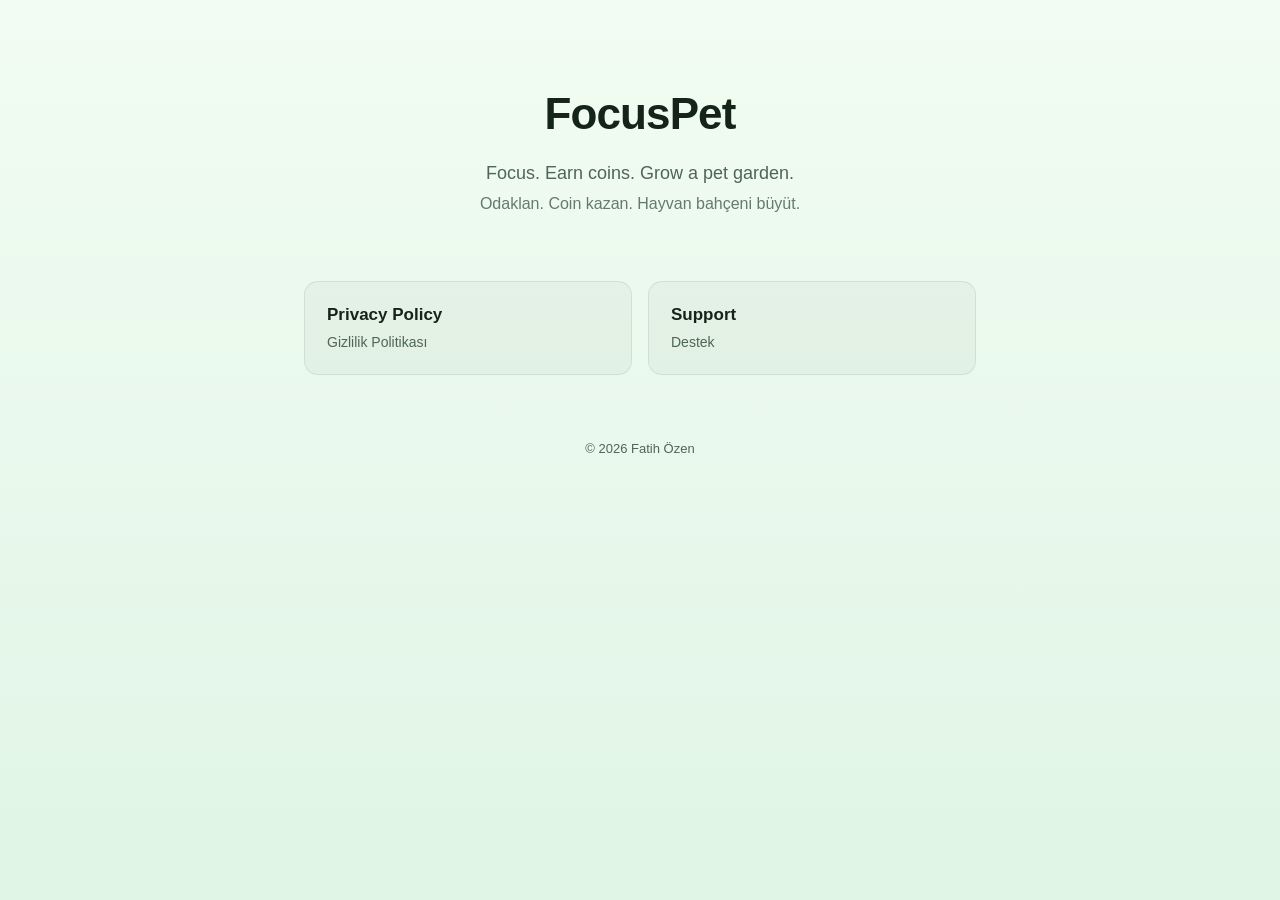
==== index.html @ 3dc4707a "Initial commit: landing, privacy policy, support pages" ====
<!doctype html>
<html lang="en">
<head>
  <meta charset="utf-8" />
  <meta name="viewport" content="width=device-width, initial-scale=1" />
  <title>FocusPet</title>
  <meta name="description" content="FocusPet — a focus timer that grows a pet garden while you work." />
  <link rel="stylesheet" href="styles.css" />
</head>
<body>
  <main class="page">
    <header class="hero">
      <h1>FocusPet</h1>
      <p class="tagline">Focus. Earn coins. Grow a pet garden.</p>
      <p class="tagline-tr">Odaklan. Coin kazan. Hayvan bahçeni büyüt.</p>
    </header>

    <section class="links">
      <a class="link-card" href="privacy.html">
        <span class="link-title">Privacy Policy</span>
        <span class="link-sub">Gizlilik Politikası</span>
      </a>
      <a class="link-card" href="support.html">
        <span class="link-title">Support</span>
        <span class="link-sub">Destek</span>
      </a>
    </section>

    <footer class="footer">
      <p>© <span id="year"></span> Fatih Özen</p>
    </footer>
  </main>
  <script>document.getElementById('year').textContent = new Date().getFullYear();</script>
</body>
</html>
---- styles.css ----
:root {
  --bg-top: #0d1c12;
  --bg-bottom: #05100a;
  --surface: rgba(255, 255, 255, 0.04);
  --surface-border: rgba(255, 255, 255, 0.08);
  --text: #e8f3ea;
  --text-dim: #a3b3a6;
  --accent: #7fd49a;
  --link: #9ee0b3;
  --radius: 14px;
  --max-width: 720px;
}

@media (prefers-color-scheme: light) {
  :root {
    --bg-top: #f2fcf2;
    --bg-bottom: #e0f5e6;
    --surface: rgba(0, 0, 0, 0.03);
    --surface-border: rgba(0, 0, 0, 0.08);
    --text: #14241a;
    --text-dim: #4f6555;
    --accent: #2c8a4f;
    --link: #1f6e3d;
  }
}

* { box-sizing: border-box; }

html, body {
  margin: 0;
  padding: 0;
  font-family: -apple-system, BlinkMacSystemFont, "SF Pro Text", "Segoe UI", Roboto, sans-serif;
  font-size: 17px;
  line-height: 1.55;
  color: var(--text);
  background: linear-gradient(180deg, var(--bg-top) 0%, var(--bg-bottom) 100%);
  background-attachment: fixed;
  min-height: 100vh;
  -webkit-font-smoothing: antialiased;
}

.page {
  max-width: var(--max-width);
  margin: 0 auto;
  padding: 48px 24px 80px;
}

.hero {
  text-align: center;
  padding: 32px 0 40px;
}

.hero h1 {
  font-size: 44px;
  margin: 0 0 12px;
  letter-spacing: -0.02em;
  font-weight: 700;
}

.tagline {
  margin: 4px 0;
  font-size: 18px;
  color: var(--text-dim);
}

.tagline-tr {
  margin: 4px 0 0;
  font-size: 16px;
  color: var(--text-dim);
  opacity: 0.85;
}

.links {
  display: grid;
  grid-template-columns: 1fr 1fr;
  gap: 16px;
  margin: 24px 0 48px;
}

@media (max-width: 540px) {
  .links { grid-template-columns: 1fr; }
}

.link-card {
  display: flex;
  flex-direction: column;
  gap: 4px;
  padding: 20px 22px;
  border-radius: var(--radius);
  background: var(--surface);
  border: 1px solid var(--surface-border);
  text-decoration: none;
  color: var(--text);
  transition: transform 0.12s ease, border-color 0.12s ease;
}

.link-card:hover {
  border-color: var(--accent);
  transform: translateY(-2px);
}

.link-title {
  font-weight: 600;
  font-size: 17px;
}

.link-sub {
  font-size: 14px;
  color: var(--text-dim);
}

.topnav {
  display: flex;
  align-items: center;
  justify-content: space-between;
  margin-bottom: 24px;
  font-size: 14px;
}

.topnav a {
  color: var(--link);
  text-decoration: none;
}

.topnav a:hover { text-decoration: underline; }

.lang-toggle {
  display: inline-flex;
  gap: 4px;
  padding: 4px;
  background: var(--surface);
  border: 1px solid var(--surface-border);
  border-radius: 999px;
}

.lang-toggle button {
  border: 0;
  background: transparent;
  color: var(--text-dim);
  font: inherit;
  font-size: 13px;
  font-weight: 500;
  padding: 4px 12px;
  border-radius: 999px;
  cursor: pointer;
}

.lang-toggle button.active {
  background: var(--accent);
  color: #052010;
}

article h1 {
  font-size: 32px;
  margin: 0 0 8px;
  letter-spacing: -0.01em;
}

article .updated {
  color: var(--text-dim);
  font-size: 14px;
  margin: 0 0 32px;
}

article h2 {
  font-size: 20px;
  margin: 32px 0 12px;
  letter-spacing: -0.005em;
}

article h3 {
  font-size: 17px;
  margin: 20px 0 8px;
}

article p, article li {
  color: var(--text);
}

article a {
  color: var(--link);
}

article ul {
  padding-left: 20px;
}

article li {
  margin: 6px 0;
}

article code {
  font-family: ui-monospace, SFMono-Regular, "SF Mono", Menlo, monospace;
  font-size: 14px;
  padding: 1px 6px;
  background: var(--surface);
  border: 1px solid var(--surface-border);
  border-radius: 6px;
}

.lang-section[hidden] { display: none; }

.footer {
  margin-top: 64px;
  text-align: center;
  color: var(--text-dim);
  font-size: 13px;
}
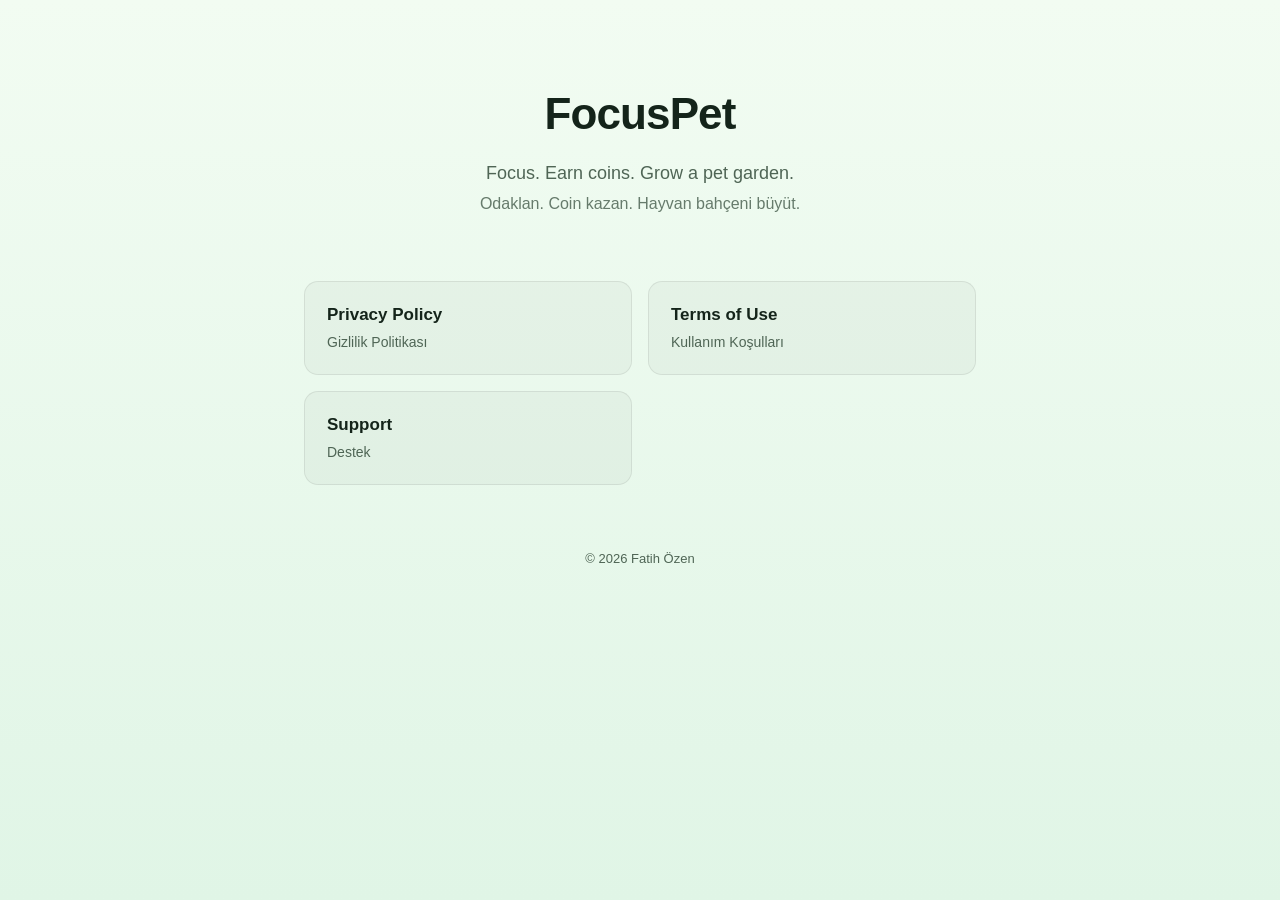
==== commit f33b1858: "create terms" ====
--- a/index.html
+++ b/index.html
@@ -20,6 +20,10 @@
         <span class="link-title">Privacy Policy</span>
         <span class="link-sub">Gizlilik Politikası</span>
       </a>
+      <a class="link-card" href="terms.html">
+        <span class="link-title">Terms of Use</span>
+        <span class="link-sub">Kullanım Koşulları</span>
+      </a>
       <a class="link-card" href="support.html">
         <span class="link-title">Support</span>
         <span class="link-sub">Destek</span>
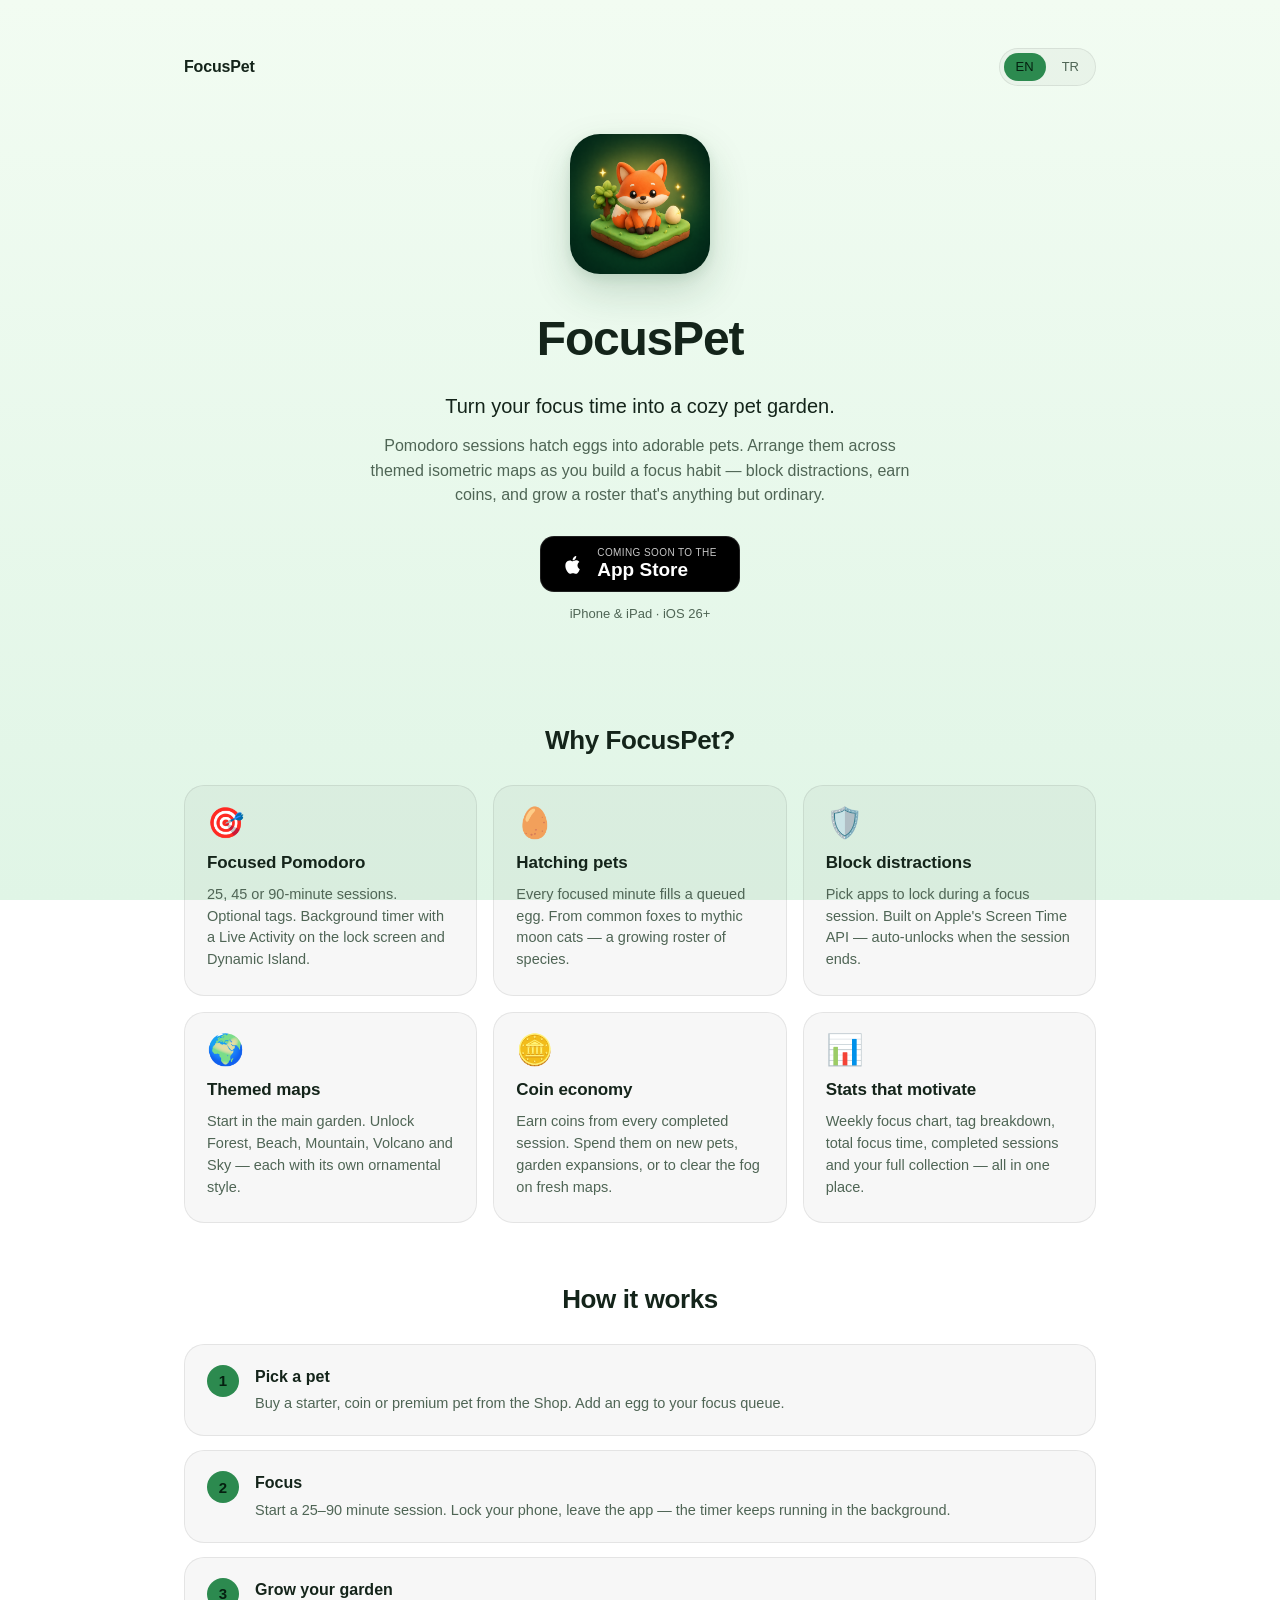
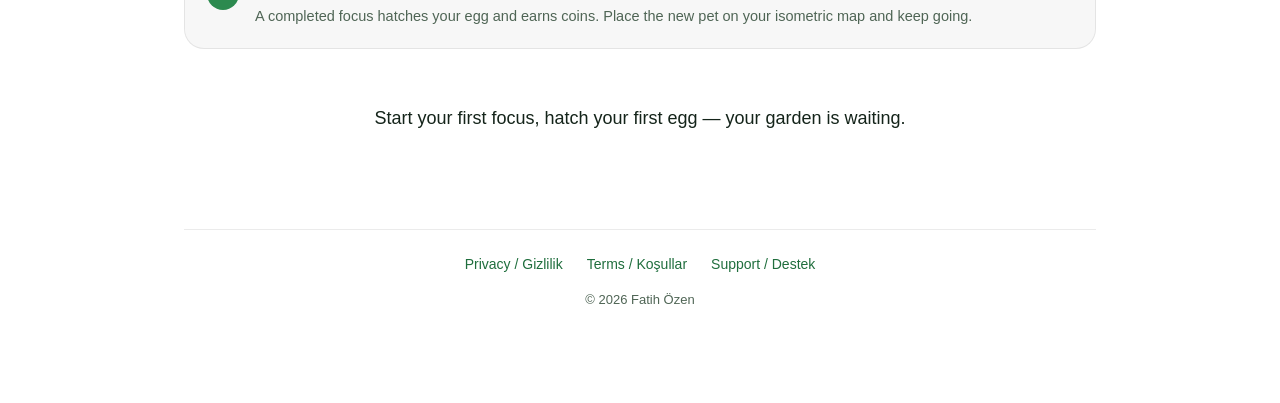
==== commit e51e0580: "update landing page" ====
--- a/index.html
+++ b/index.html
@@ -3,37 +3,240 @@
 <head>
   <meta charset="utf-8" />
   <meta name="viewport" content="width=device-width, initial-scale=1" />
-  <title>FocusPet</title>
-  <meta name="description" content="FocusPet — a focus timer that grows a pet garden while you work." />
+  <title>FocusPet — Focus timer with a pet garden</title>
+  <meta name="description" content="FocusPet — a Pomodoro focus timer that hatches pets and grows an isometric garden while you work or study." />
+  <meta property="og:title" content="FocusPet — Focus timer with a pet garden" />
+  <meta property="og:description" content="Turn your focus time into a cozy pet garden. iPhone & iPad, iOS 26+." />
+  <meta property="og:image" content="images/icon.png" />
+  <meta name="theme-color" content="#0d1c12" />
+  <link rel="icon" type="image/png" href="images/icon.png" />
   <link rel="stylesheet" href="styles.css" />
 </head>
 <body>
-  <main class="page">
-    <header class="hero">
-      <h1>FocusPet</h1>
-      <p class="tagline">Focus. Earn coins. Grow a pet garden.</p>
-      <p class="tagline-tr">Odaklan. Coin kazan. Hayvan bahçeni büyüt.</p>
-    </header>
-
-    <section class="links">
-      <a class="link-card" href="privacy.html">
-        <span class="link-title">Privacy Policy</span>
-        <span class="link-sub">Gizlilik Politikası</span>
-      </a>
-      <a class="link-card" href="terms.html">
-        <span class="link-title">Terms of Use</span>
-        <span class="link-sub">Kullanım Koşulları</span>
-      </a>
-      <a class="link-card" href="support.html">
-        <span class="link-title">Support</span>
-        <span class="link-sub">Destek</span>
-      </a>
+  <main class="page landing">
+    <nav class="topnav">
+      <a class="brand" href="index.html">FocusPet</a>
+      <div class="lang-toggle" role="tablist" aria-label="Language">
+        <button type="button" class="active" data-lang="en" aria-selected="true">EN</button>
+        <button type="button" data-lang="tr" aria-selected="false">TR</button>
+      </div>
+    </nav>
+
+    <section class="lang-section" data-lang="en">
+      <header class="hero">
+        <img src="images/icon.png" class="app-icon" alt="FocusPet app icon" width="140" height="140" />
+        <h1>FocusPet</h1>
+        <p class="hero-tagline">Turn your focus time into a cozy pet garden.</p>
+        <p class="hero-sub">
+          Pomodoro sessions hatch eggs into adorable pets. Arrange them across themed
+          isometric maps as you build a focus habit — block distractions, earn coins,
+          and grow a roster that's anything but ordinary.
+        </p>
+        <div class="cta-row">
+          <span class="cta-pill" aria-label="Coming soon to the App Store">
+            <svg class="cta-glyph" viewBox="0 0 24 24" aria-hidden="true">
+              <path fill="currentColor" d="M17.05 13.34c-.02-2.05 1.68-3.04 1.76-3.08-.96-1.4-2.45-1.6-2.98-1.62-1.27-.13-2.48.74-3.13.74-.66 0-1.65-.73-2.71-.71-1.39.02-2.69.81-3.41 2.06-1.45 2.52-.37 6.24 1.04 8.29.69 1 1.51 2.13 2.58 2.09 1.04-.04 1.43-.67 2.69-.67 1.25 0 1.6.67 2.71.65 1.12-.02 1.83-1.02 2.51-2.03.79-1.17 1.12-2.3 1.14-2.36-.03-.01-2.18-.84-2.2-3.36zM15.07 7.39c.57-.71.96-1.69.85-2.67-.83.04-1.84.56-2.43 1.26-.53.62-1 1.62-.87 2.58.93.07 1.88-.47 2.45-1.17z"/>
+            </svg>
+            <span class="cta-text">
+              <span class="cta-eyebrow">Coming soon to the</span>
+              <span class="cta-store">App Store</span>
+            </span>
+          </span>
+          <span class="cta-meta">iPhone &amp; iPad · iOS 26+</span>
+        </div>
+      </header>
+
+      <section class="block">
+        <h2 class="section-title">Why FocusPet?</h2>
+        <div class="feature-grid">
+          <div class="feature-card">
+            <span class="feature-icon" aria-hidden="true">🎯</span>
+            <h3>Focused Pomodoro</h3>
+            <p>25, 45 or 90-minute sessions. Optional tags. Background timer with a Live Activity on the lock screen and Dynamic Island.</p>
+          </div>
+          <div class="feature-card">
+            <span class="feature-icon" aria-hidden="true">🥚</span>
+            <h3>Hatching pets</h3>
+            <p>Every focused minute fills a queued egg. From common foxes to mythic moon cats — a growing roster of species.</p>
+          </div>
+          <div class="feature-card">
+            <span class="feature-icon" aria-hidden="true">🛡️</span>
+            <h3>Block distractions</h3>
+            <p>Pick apps to lock during a focus session. Built on Apple's Screen Time API — auto-unlocks when the session ends.</p>
+          </div>
+          <div class="feature-card">
+            <span class="feature-icon" aria-hidden="true">🌍</span>
+            <h3>Themed maps</h3>
+            <p>Start in the main garden. Unlock Forest, Beach, Mountain, Volcano and Sky — each with its own ornamental style.</p>
+          </div>
+          <div class="feature-card">
+            <span class="feature-icon" aria-hidden="true">🪙</span>
+            <h3>Coin economy</h3>
+            <p>Earn coins from every completed session. Spend them on new pets, garden expansions, or to clear the fog on fresh maps.</p>
+          </div>
+          <div class="feature-card">
+            <span class="feature-icon" aria-hidden="true">📊</span>
+            <h3>Stats that motivate</h3>
+            <p>Weekly focus chart, tag breakdown, total focus time, completed sessions and your full collection — all in one place.</p>
+          </div>
+        </div>
+      </section>
+
+      <section class="block">
+        <h2 class="section-title">How it works</h2>
+        <ol class="steps">
+          <li>
+            <span class="step-num">1</span>
+            <div>
+              <strong>Pick a pet</strong>
+              <p>Buy a starter, coin or premium pet from the Shop. Add an egg to your focus queue.</p>
+            </div>
+          </li>
+          <li>
+            <span class="step-num">2</span>
+            <div>
+              <strong>Focus</strong>
+              <p>Start a 25–90 minute session. Lock your phone, leave the app — the timer keeps running in the background.</p>
+            </div>
+          </li>
+          <li>
+            <span class="step-num">3</span>
+            <div>
+              <strong>Grow your garden</strong>
+              <p>A completed focus hatches your egg and earns coins. Place the new pet on your isometric map and keep going.</p>
+            </div>
+          </li>
+        </ol>
+      </section>
+
+      <section class="block closing">
+        <p class="closing-line">Start your first focus, hatch your first egg — your garden is waiting.</p>
+      </section>
     </section>
 
-    <footer class="footer">
+    <section class="lang-section" data-lang="tr" hidden>
+      <header class="hero">
+        <img src="images/icon.png" class="app-icon" alt="FocusPet uygulama ikonu" width="140" height="140" />
+        <h1>FocusPet</h1>
+        <p class="hero-tagline">Odak süreni sevimli bir hayvan bahçesine dönüştür.</p>
+        <p class="hero-sub">
+          Pomodoro seansların yumurtaları sevimli hayvanlara dönüştürür. Onları temalı izometrik
+          haritalarda yerleştirirken bir odak alışkanlığı kurarsın — dikkat dağıtıcıları engelle,
+          coin kazan, sıradanın çok ötesinde bir koleksiyon büyüt.
+        </p>
+        <div class="cta-row">
+          <span class="cta-pill" aria-label="App Store'da yakında">
+            <svg class="cta-glyph" viewBox="0 0 24 24" aria-hidden="true">
+              <path fill="currentColor" d="M17.05 13.34c-.02-2.05 1.68-3.04 1.76-3.08-.96-1.4-2.45-1.6-2.98-1.62-1.27-.13-2.48.74-3.13.74-.66 0-1.65-.73-2.71-.71-1.39.02-2.69.81-3.41 2.06-1.45 2.52-.37 6.24 1.04 8.29.69 1 1.51 2.13 2.58 2.09 1.04-.04 1.43-.67 2.69-.67 1.25 0 1.6.67 2.71.65 1.12-.02 1.83-1.02 2.51-2.03.79-1.17 1.12-2.3 1.14-2.36-.03-.01-2.18-.84-2.2-3.36zM15.07 7.39c.57-.71.96-1.69.85-2.67-.83.04-1.84.56-2.43 1.26-.53.62-1 1.62-.87 2.58.93.07 1.88-.47 2.45-1.17z"/>
+            </svg>
+            <span class="cta-text">
+              <span class="cta-eyebrow">Yakında</span>
+              <span class="cta-store">App Store</span>
+            </span>
+          </span>
+          <span class="cta-meta">iPhone &amp; iPad · iOS 26+</span>
+        </div>
+      </header>
+
+      <section class="block">
+        <h2 class="section-title">Neden FocusPet?</h2>
+        <div class="feature-grid">
+          <div class="feature-card">
+            <span class="feature-icon" aria-hidden="true">🎯</span>
+            <h3>Odaklanmış Pomodoro</h3>
+            <p>25, 45 veya 90 dakikalık seanslar. İsteğe bağlı etiketler. Kilit ekranı ve Dinamik Ada'da Live Activity ile arka plan zamanlayıcısı.</p>
+          </div>
+          <div class="feature-card">
+            <span class="feature-icon" aria-hidden="true">🥚</span>
+            <h3>Açılan yumurtalar</h3>
+            <p>Her odak dakikası sıradaki yumurtaya birikir. Common tilkilerden Mythic ay kedilerine — sürekli büyüyen bir tür kataloğu.</p>
+          </div>
+          <div class="feature-card">
+            <span class="feature-icon" aria-hidden="true">🛡️</span>
+            <h3>Dikkat dağıtıcı engelleme</h3>
+            <p>Odak seansı sırasında kilitlenecek uygulamaları seç. Apple'ın Screen Time API'si üzerinde; seans bittiğinde otomatik açılır.</p>
+          </div>
+          <div class="feature-card">
+            <span class="feature-icon" aria-hidden="true">🌍</span>
+            <h3>Temalı haritalar</h3>
+            <p>Ana bahçeyle başla. Orman, Kumsal, Dağ, Volkan ve Gökyüzü'nü sırayla aç — her birinin kendi süslemesi var.</p>
+          </div>
+          <div class="feature-card">
+            <span class="feature-icon" aria-hidden="true">🪙</span>
+            <h3>Coin ekonomisi</h3>
+            <p>Her tamamlanan seanstan coin kazan. Coinleri yeni hayvanlar, bahçe genişletmesi veya yeni haritaların sisini dağıtmak için harca.</p>
+          </div>
+          <div class="feature-card">
+            <span class="feature-icon" aria-hidden="true">📊</span>
+            <h3>Motive eden istatistik</h3>
+            <p>Haftalık odak grafiği, etiket dağılımı, toplam odak süresi, tamamlanan seanslar ve tüm koleksiyonun — hepsi tek yerde.</p>
+          </div>
+        </div>
+      </section>
+
+      <section class="block">
+        <h2 class="section-title">Nasıl çalışır?</h2>
+        <ol class="steps">
+          <li>
+            <span class="step-num">1</span>
+            <div>
+              <strong>Bir hayvan seç</strong>
+              <p>Mağaza'dan starter, coin veya premium hayvan al. Odak sırasına bir yumurta ekle.</p>
+            </div>
+          </li>
+          <li>
+            <span class="step-num">2</span>
+            <div>
+              <strong>Odaklan</strong>
+              <p>25–90 dakikalık bir seans başlat. Telefonu kilitleyebilir, uygulamadan çıkabilirsin — süre arka planda işlemeye devam eder.</p>
+            </div>
+          </li>
+          <li>
+            <span class="step-num">3</span>
+            <div>
+              <strong>Bahçeni büyüt</strong>
+              <p>Tamamlanan odak yumurtanı açar ve coin kazandırır. Yeni hayvanı izometrik haritana yerleştir, devam et.</p>
+            </div>
+          </li>
+        </ol>
+      </section>
+
+      <section class="block closing">
+        <p class="closing-line">İlk odağına başla, ilk yumurtanı aç — küçük bir bahçe seni bekliyor.</p>
+      </section>
+    </section>
+
+    <footer class="footer landing-footer">
+      <div class="footer-links">
+        <a href="privacy.html">Privacy / Gizlilik</a>
+        <a href="terms.html">Terms / Koşullar</a>
+        <a href="support.html">Support / Destek</a>
+      </div>
       <p>© <span id="year"></span> Fatih Özen</p>
     </footer>
   </main>
-  <script>document.getElementById('year').textContent = new Date().getFullYear();</script>
+
+  <script>
+    document.getElementById('year').textContent = new Date().getFullYear();
+
+    const buttons = document.querySelectorAll('.lang-toggle button');
+    const sections = document.querySelectorAll('.lang-section');
+    const browserLang = (navigator.language || 'en').toLowerCase().startsWith('tr') ? 'tr' : 'en';
+    const initial = localStorage.getItem('focuspet.lang') || browserLang;
+
+    function setLang(lang) {
+      buttons.forEach(b => {
+        const active = b.dataset.lang === lang;
+        b.classList.toggle('active', active);
+        b.setAttribute('aria-selected', active ? 'true' : 'false');
+      });
+      sections.forEach(s => { s.hidden = s.dataset.lang !== lang; });
+      document.documentElement.lang = lang;
+      localStorage.setItem('focuspet.lang', lang);
+    }
+
+    buttons.forEach(b => b.addEventListener('click', () => setLang(b.dataset.lang)));
+    setLang(initial);
+  </script>
 </body>
 </html>
--- a/styles.css
+++ b/styles.css
@@ -2,13 +2,17 @@
   --bg-top: #0d1c12;
   --bg-bottom: #05100a;
   --surface: rgba(255, 255, 255, 0.04);
+  --surface-strong: rgba(255, 255, 255, 0.06);
   --surface-border: rgba(255, 255, 255, 0.08);
   --text: #e8f3ea;
   --text-dim: #a3b3a6;
   --accent: #7fd49a;
+  --accent-strong: #5fc483;
   --link: #9ee0b3;
   --radius: 14px;
+  --radius-lg: 20px;
   --max-width: 720px;
+  --max-width-wide: 960px;
 }
 
 @media (prefers-color-scheme: light) {
@@ -16,10 +20,12 @@
     --bg-top: #f2fcf2;
     --bg-bottom: #e0f5e6;
     --surface: rgba(0, 0, 0, 0.03);
+    --surface-strong: rgba(0, 0, 0, 0.05);
     --surface-border: rgba(0, 0, 0, 0.08);
     --text: #14241a;
     --text-dim: #4f6555;
     --accent: #2c8a4f;
+    --accent-strong: #226d3f;
     --link: #1f6e3d;
   }
 }
@@ -45,16 +51,103 @@
   padding: 48px 24px 80px;
 }
 
+.page.landing {
+  max-width: var(--max-width-wide);
+}
+
+/* ─── Topnav ──────────────────────────────────────────────── */
+
+.topnav {
+  display: flex;
+  align-items: center;
+  justify-content: space-between;
+  margin-bottom: 24px;
+  font-size: 14px;
+}
+
+.topnav a {
+  color: var(--link);
+  text-decoration: none;
+}
+
+.topnav a:hover { text-decoration: underline; }
+
+.topnav .brand {
+  font-weight: 700;
+  font-size: 16px;
+  letter-spacing: -0.01em;
+  color: var(--text);
+}
+
+.topnav .brand:hover { text-decoration: none; opacity: 0.8; }
+
+.lang-toggle {
+  display: inline-flex;
+  gap: 4px;
+  padding: 4px;
+  background: var(--surface);
+  border: 1px solid var(--surface-border);
+  border-radius: 999px;
+}
+
+.lang-toggle button {
+  border: 0;
+  background: transparent;
+  color: var(--text-dim);
+  font: inherit;
+  font-size: 13px;
+  font-weight: 500;
+  padding: 4px 12px;
+  border-radius: 999px;
+  cursor: pointer;
+}
+
+.lang-toggle button.active {
+  background: var(--accent);
+  color: #052010;
+}
+
+.lang-section[hidden] { display: none; }
+
+/* ─── Hero ─────────────────────────────────────────────────── */
+
 .hero {
   text-align: center;
-  padding: 32px 0 40px;
+  padding: 24px 0 48px;
+}
+
+.app-icon {
+  width: 140px;
+  height: 140px;
+  border-radius: 30px;
+  display: inline-block;
+  margin: 0 auto 20px;
+  box-shadow: 0 24px 48px rgba(0, 0, 0, 0.35), 0 4px 12px rgba(0, 0, 0, 0.18);
+}
+
+@media (prefers-color-scheme: light) {
+  .app-icon { box-shadow: 0 18px 40px rgba(20, 80, 40, 0.18), 0 4px 12px rgba(20, 80, 40, 0.10); }
 }
 
 .hero h1 {
-  font-size: 44px;
+  font-size: 48px;
+  margin: 0 0 14px;
+  letter-spacing: -0.025em;
+  font-weight: 700;
+}
+
+.hero-tagline {
   margin: 0 0 12px;
-  letter-spacing: -0.02em;
-  font-weight: 700;
+  font-size: 20px;
+  font-weight: 500;
+  color: var(--text);
+}
+
+.hero-sub {
+  max-width: 540px;
+  margin: 0 auto 28px;
+  font-size: 16px;
+  color: var(--text-dim);
 }
 
 .tagline {
@@ -69,6 +162,220 @@
   color: var(--text-dim);
   opacity: 0.85;
 }
+
+.cta-row {
+  display: flex;
+  flex-direction: column;
+  align-items: center;
+  gap: 12px;
+}
+
+.cta-pill {
+  display: inline-flex;
+  align-items: center;
+  gap: 12px;
+  padding: 10px 22px 10px 18px;
+  background: #000;
+  color: #fff;
+  border-radius: 14px;
+  border: 1px solid rgba(255, 255, 255, 0.12);
+  text-decoration: none;
+  user-select: none;
+}
+
+@media (prefers-color-scheme: light) {
+  .cta-pill { background: #000; color: #fff; }
+}
+
+.cta-glyph {
+  width: 26px;
+  height: 26px;
+  flex-shrink: 0;
+}
+
+.cta-text {
+  display: flex;
+  flex-direction: column;
+  align-items: flex-start;
+  line-height: 1.1;
+}
+
+.cta-eyebrow {
+  font-size: 10px;
+  letter-spacing: 0.04em;
+  text-transform: uppercase;
+  opacity: 0.78;
+}
+
+.cta-store {
+  font-size: 19px;
+  font-weight: 600;
+  margin-top: 2px;
+}
+
+.cta-meta {
+  font-size: 13px;
+  color: var(--text-dim);
+}
+
+/* ─── Section blocks ──────────────────────────────────────── */
+
+.block {
+  padding: 48px 0 8px;
+}
+
+.block.closing {
+  text-align: center;
+  padding-bottom: 32px;
+}
+
+.section-title {
+  font-size: 26px;
+  font-weight: 700;
+  letter-spacing: -0.015em;
+  margin: 0 0 24px;
+  text-align: center;
+}
+
+.closing-line {
+  font-size: 18px;
+  color: var(--text);
+  margin: 0;
+}
+
+/* ─── Feature grid ────────────────────────────────────────── */
+
+.feature-grid {
+  display: grid;
+  grid-template-columns: repeat(3, 1fr);
+  gap: 16px;
+}
+
+@media (max-width: 820px) {
+  .feature-grid { grid-template-columns: repeat(2, 1fr); }
+}
+
+@media (max-width: 520px) {
+  .feature-grid { grid-template-columns: 1fr; }
+}
+
+.feature-card {
+  padding: 22px 22px 24px;
+  border-radius: var(--radius-lg);
+  background: var(--surface);
+  border: 1px solid var(--surface-border);
+  transition: transform 0.15s ease, border-color 0.15s ease, background 0.15s ease;
+}
+
+.feature-card:hover {
+  transform: translateY(-2px);
+  border-color: var(--accent);
+  background: var(--surface-strong);
+}
+
+.feature-icon {
+  display: inline-block;
+  font-size: 30px;
+  line-height: 1;
+  margin-bottom: 12px;
+}
+
+.feature-card h3 {
+  font-size: 17px;
+  font-weight: 600;
+  margin: 0 0 8px;
+  letter-spacing: -0.005em;
+}
+
+.feature-card p {
+  font-size: 14.5px;
+  margin: 0;
+  color: var(--text-dim);
+  line-height: 1.5;
+}
+
+/* ─── Steps ───────────────────────────────────────────────── */
+
+.steps {
+  list-style: none;
+  padding: 0;
+  margin: 0;
+  display: flex;
+  flex-direction: column;
+  gap: 14px;
+}
+
+.steps li {
+  display: flex;
+  gap: 16px;
+  align-items: flex-start;
+  padding: 20px 22px;
+  background: var(--surface);
+  border: 1px solid var(--surface-border);
+  border-radius: var(--radius-lg);
+}
+
+.step-num {
+  flex-shrink: 0;
+  width: 32px;
+  height: 32px;
+  border-radius: 999px;
+  background: var(--accent);
+  color: #052010;
+  font-weight: 700;
+  font-size: 15px;
+  display: inline-flex;
+  align-items: center;
+  justify-content: center;
+}
+
+.steps li > div { flex: 1; }
+
+.steps strong {
+  display: block;
+  font-size: 16px;
+  font-weight: 600;
+  margin-bottom: 4px;
+}
+
+.steps p {
+  margin: 0;
+  font-size: 14.5px;
+  color: var(--text-dim);
+  line-height: 1.5;
+}
+
+/* ─── Footer ──────────────────────────────────────────────── */
+
+.footer {
+  margin-top: 64px;
+  text-align: center;
+  color: var(--text-dim);
+  font-size: 13px;
+}
+
+.landing-footer {
+  border-top: 1px solid var(--surface-border);
+  padding-top: 24px;
+}
+
+.footer-links {
+  display: flex;
+  justify-content: center;
+  gap: 24px;
+  margin-bottom: 14px;
+  flex-wrap: wrap;
+}
+
+.footer-links a {
+  color: var(--link);
+  text-decoration: none;
+  font-size: 14px;
+}
+
+.footer-links a:hover { text-decoration: underline; }
+
+/* ─── Legacy link cards (kept for older pages if any) ─────── */
 
 .links {
   display: grid;
@@ -109,46 +416,7 @@
   color: var(--text-dim);
 }
 
-.topnav {
-  display: flex;
-  align-items: center;
-  justify-content: space-between;
-  margin-bottom: 24px;
-  font-size: 14px;
-}
-
-.topnav a {
-  color: var(--link);
-  text-decoration: none;
-}
-
-.topnav a:hover { text-decoration: underline; }
-
-.lang-toggle {
-  display: inline-flex;
-  gap: 4px;
-  padding: 4px;
-  background: var(--surface);
-  border: 1px solid var(--surface-border);
-  border-radius: 999px;
-}
-
-.lang-toggle button {
-  border: 0;
-  background: transparent;
-  color: var(--text-dim);
-  font: inherit;
-  font-size: 13px;
-  font-weight: 500;
-  padding: 4px 12px;
-  border-radius: 999px;
-  cursor: pointer;
-}
-
-.lang-toggle button.active {
-  background: var(--accent);
-  color: #052010;
-}
+/* ─── Article (legal pages) ──────────────────────────────── */
 
 article h1 {
   font-size: 32px;
@@ -197,12 +465,3 @@
   border: 1px solid var(--surface-border);
   border-radius: 6px;
 }
-
-.lang-section[hidden] { display: none; }
-
-.footer {
-  margin-top: 64px;
-  text-align: center;
-  color: var(--text-dim);
-  font-size: 13px;
-}
